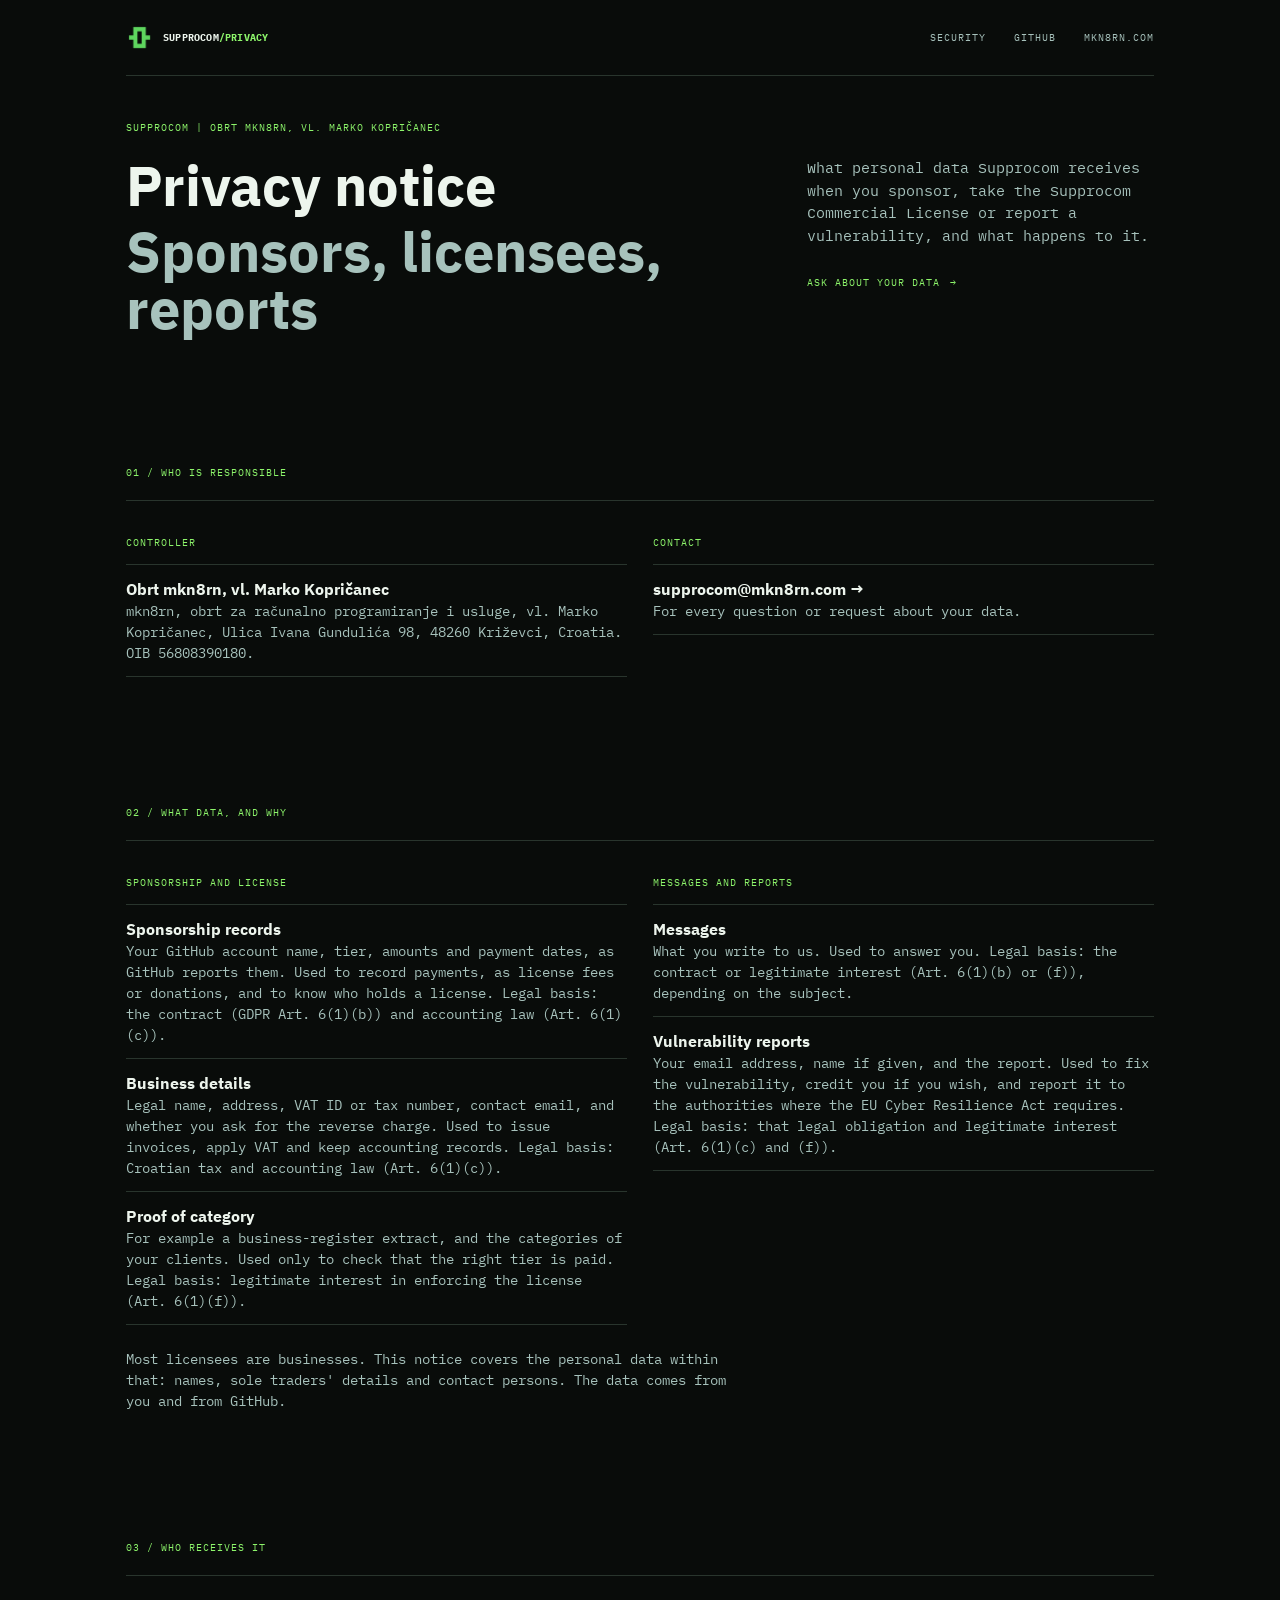
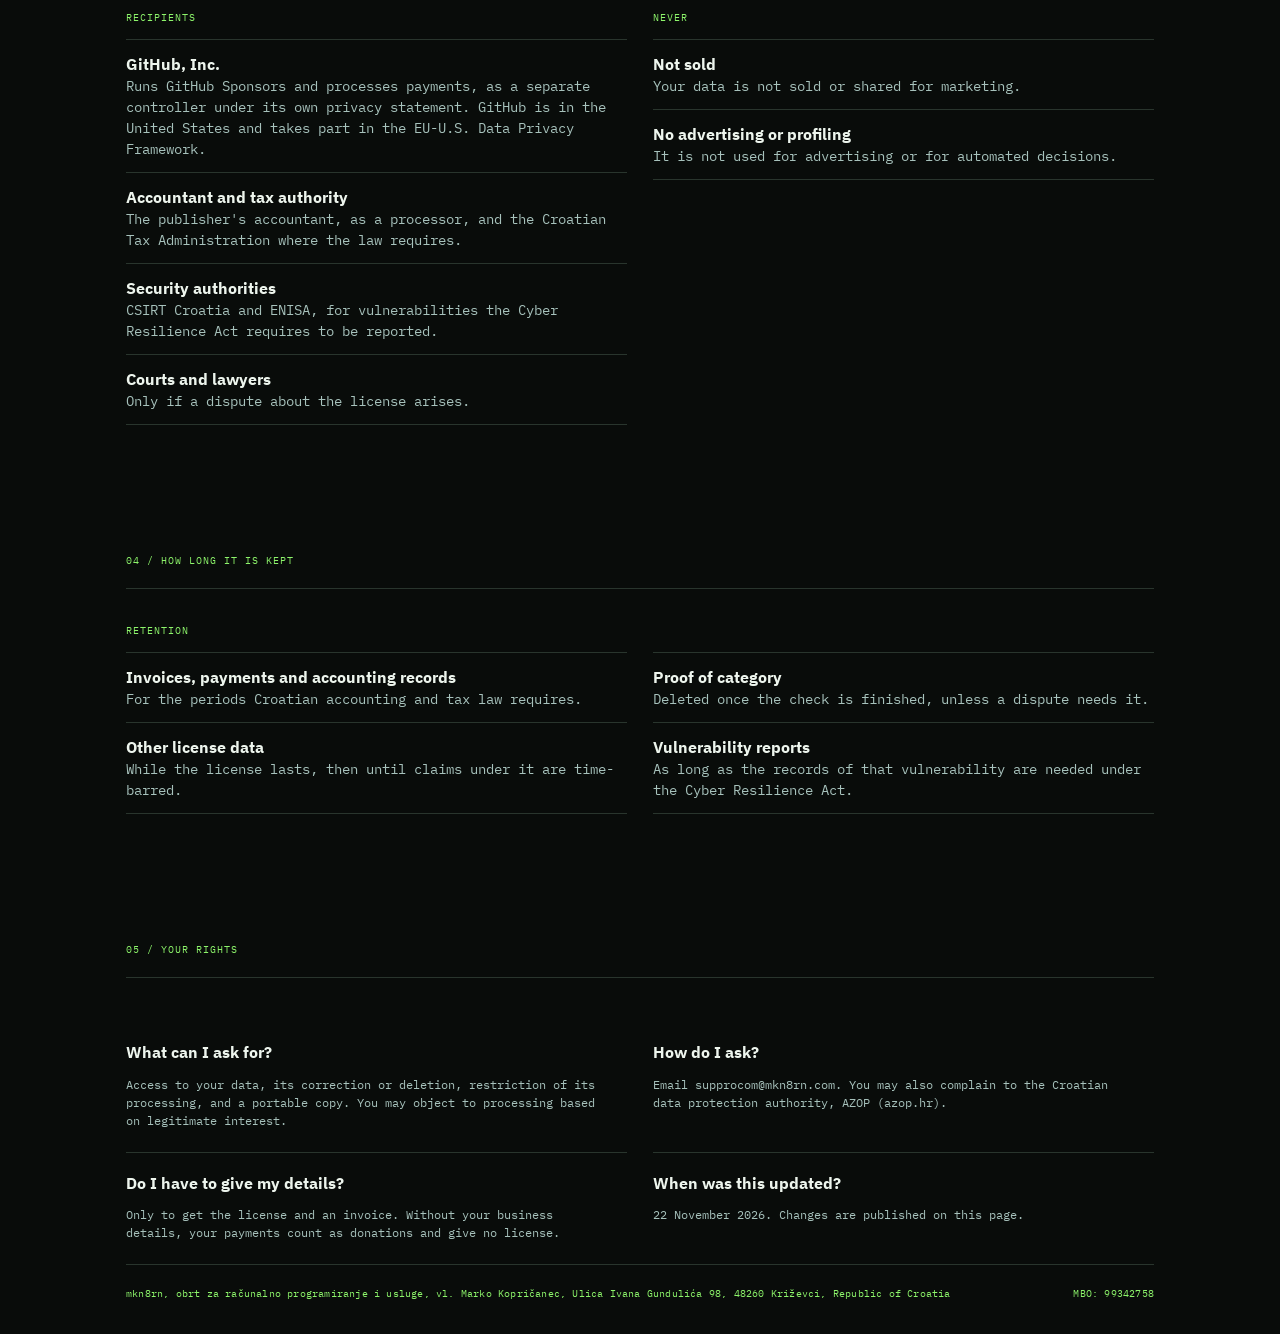
==== privacy/index.html @ 93ad4a43 "Add privacy notice and root page" ====
<!doctype html><html lang=en><head><meta charset=utf-8><meta name=viewport content="width=device-width, initial-scale=1"><meta name=theme-color content=#090c0a><meta name=description content="How Supprocom handles personal data from sponsors, licensees and vulnerability reports."><title>Privacy notice | Supprocom</title><link rel=icon href=../security/avatar.png><link rel=stylesheet href=../security/styles.css></head>
<body id=top><a class=skip href=#main-content>Skip to content</a>
<header class="header wrap"><a class="brand label" href=../ aria-label="Supprocom"><span class=mark><img src=../security/avatar.png alt=""></span><span>supprocom<span class=domain>/privacy</span></span></a><nav class="nav label" aria-label="Main navigation"><a href=../security/>Security</a><a href=https://github.com/Supprocom target=_blank rel=noreferrer>GitHub</a><a href=https://mkn8rn.com target=_blank rel=noreferrer>mkn8rn.com</a></nav></header>
<main id=main-content>
<section class="hero section wrap" aria-labelledby=intro-title><div class=copy><p class="eyebrow label">Supprocom | Obrt mkn8rn, vl. Marko Kopričanec</p><h1 id=intro-title><span>Privacy notice</span><span class="sub gray-text-1">Sponsors, licensees, reports</span></h1></div><div class="aside gray-text-1"><p>What personal data Supprocom receives when you sponsor, take the Supprocom Commercial License or report a vulnerability, and what happens to it.</p><a class="action label" href="mailto:supprocom@mkn8rn.com?subject=Privacy">Ask about your data <span aria-hidden=true>&rarr;</span></a></div></section>

<section class="section wrap" id=controller aria-labelledby=controller-title><div class=bar><h2 class=label id=controller-title>01 / who is responsible</h2></div><div class=scope><div><h3>Controller</h3><ul>
<li><strong>Obrt mkn8rn, vl. Marko Kopričanec</strong>mkn8rn, obrt za računalno programiranje i usluge, vl. Marko Kopričanec, Ulica Ivana Gundulića 98, 48260 Križevci, Croatia. OIB 56808390180.</li>
</ul></div><div><h3>Contact</h3><ul>
<li><a href="mailto:supprocom@mkn8rn.com?subject=Privacy"><strong>supprocom@mkn8rn.com &rarr;</strong>For every question or request about your data.</a></li>
</ul></div></div></section>

<section class="section wrap" id=data aria-labelledby=data-title><div class=bar><h2 class=label id=data-title>02 / what data, and why</h2></div><div class=scope><div><h3>Sponsorship and license</h3><ul>
<li><strong>Sponsorship records</strong>Your GitHub account name, tier, amounts and payment dates, as GitHub reports them. Used to record payments, as license fees or donations, and to know who holds a license. Legal basis: the contract (GDPR Art. 6(1)(b)) and accounting law (Art. 6(1)(c)).</li>
<li><strong>Business details</strong>Legal name, address, VAT ID or tax number, contact email, and whether you ask for the reverse charge. Used to issue invoices, apply VAT and keep accounting records. Legal basis: Croatian tax and accounting law (Art. 6(1)(c)).</li>
<li><strong>Proof of category</strong>For example a business-register extract, and the categories of your clients. Used only to check that the right tier is paid. Legal basis: legitimate interest in enforcing the license (Art. 6(1)(f)).</li>
</ul></div><div><h3>Messages and reports</h3><ul>
<li><strong>Messages</strong>What you write to us. Used to answer you. Legal basis: the contract or legitimate interest (Art. 6(1)(b) or (f)), depending on the subject.</li>
<li><strong>Vulnerability reports</strong>Your email address, name if given, and the report. Used to fix the vulnerability, credit you if you wish, and report it to the authorities where the EU Cyber Resilience Act requires. Legal basis: that legal obligation and legitimate interest (Art. 6(1)(c) and (f)).</li>
</ul></div></div><p class=note>Most licensees are businesses. This notice covers the personal data within that: names, sole traders' details and contact persons. The data comes from you and from GitHub.</p></section>

<section class="section wrap" id=recipients aria-labelledby=recipients-title><div class=bar><h2 class=label id=recipients-title>03 / who receives it</h2></div><div class=scope><div><h3>Recipients</h3><ul>
<li><strong>GitHub, Inc.</strong>Runs GitHub Sponsors and processes payments, as a separate controller under its own privacy statement. GitHub is in the United States and takes part in the EU-U.S. Data Privacy Framework.</li>
<li><strong>Accountant and tax authority</strong>The publisher's accountant, as a processor, and the Croatian Tax Administration where the law requires.</li>
<li><strong>Security authorities</strong>CSIRT Croatia and ENISA, for vulnerabilities the Cyber Resilience Act requires to be reported.</li>
<li><strong>Courts and lawyers</strong>Only if a dispute about the license arises.</li>
</ul></div><div><h3>Never</h3><ul>
<li><strong>Not sold</strong>Your data is not sold or shared for marketing.</li>
<li><strong>No advertising or profiling</strong>It is not used for advertising or for automated decisions.</li>
</ul></div></div></section>

<section class="section wrap" id=retention aria-labelledby=retention-title><div class=bar><h2 class=label id=retention-title>04 / how long it is kept</h2></div><div class=scope><div><h3>Retention</h3><ul>
<li><strong>Invoices, payments and accounting records</strong>For the periods Croatian accounting and tax law requires.</li>
<li><strong>Other license data</strong>While the license lasts, then until claims under it are time-barred.</li>
</ul></div><div><h3>&nbsp;</h3><ul>
<li><strong>Proof of category</strong>Deleted once the check is finished, unless a dispute needs it.</li>
<li><strong>Vulnerability reports</strong>As long as the records of that vulnerability are needed under the Cyber Resilience Act.</li>
</ul></div></div></section>

<section class="section contact wrap" id=rights aria-labelledby=rights-title><div class=bar><h2 class=label id=rights-title>05 / your rights</h2></div><div class=faq><div class=faq-list>
<div class=faq-item><h4>What can I ask for?</h4><p>Access to your data, its correction or deletion, restriction of its processing, and a portable copy. You may object to processing based on legitimate interest.</p></div>
<div class=faq-item><h4>How do I ask?</h4><p>Email supprocom@mkn8rn.com. You may also complain to the Croatian data protection authority, AZOP (azop.hr).</p></div>
<div class=faq-item><h4>Do I have to give my details?</h4><p>Only to get the license and an invoice. Without your business details, your payments count as donations and give no license.</p></div>
<div class=faq-item><h4>When was this updated?</h4><p>22 November 2026. Changes are published on this page.</p></div>
</div></div></section>
</main>
<footer class="footer wrap"><span>mkn8rn, obrt za računalno programiranje i usluge, vl. Marko Kopričanec, Ulica Ivana Gundulića 98, 48260 Križevci, Republic of Croatia</span><span>MBO: 99342758</span></footer></body></html>
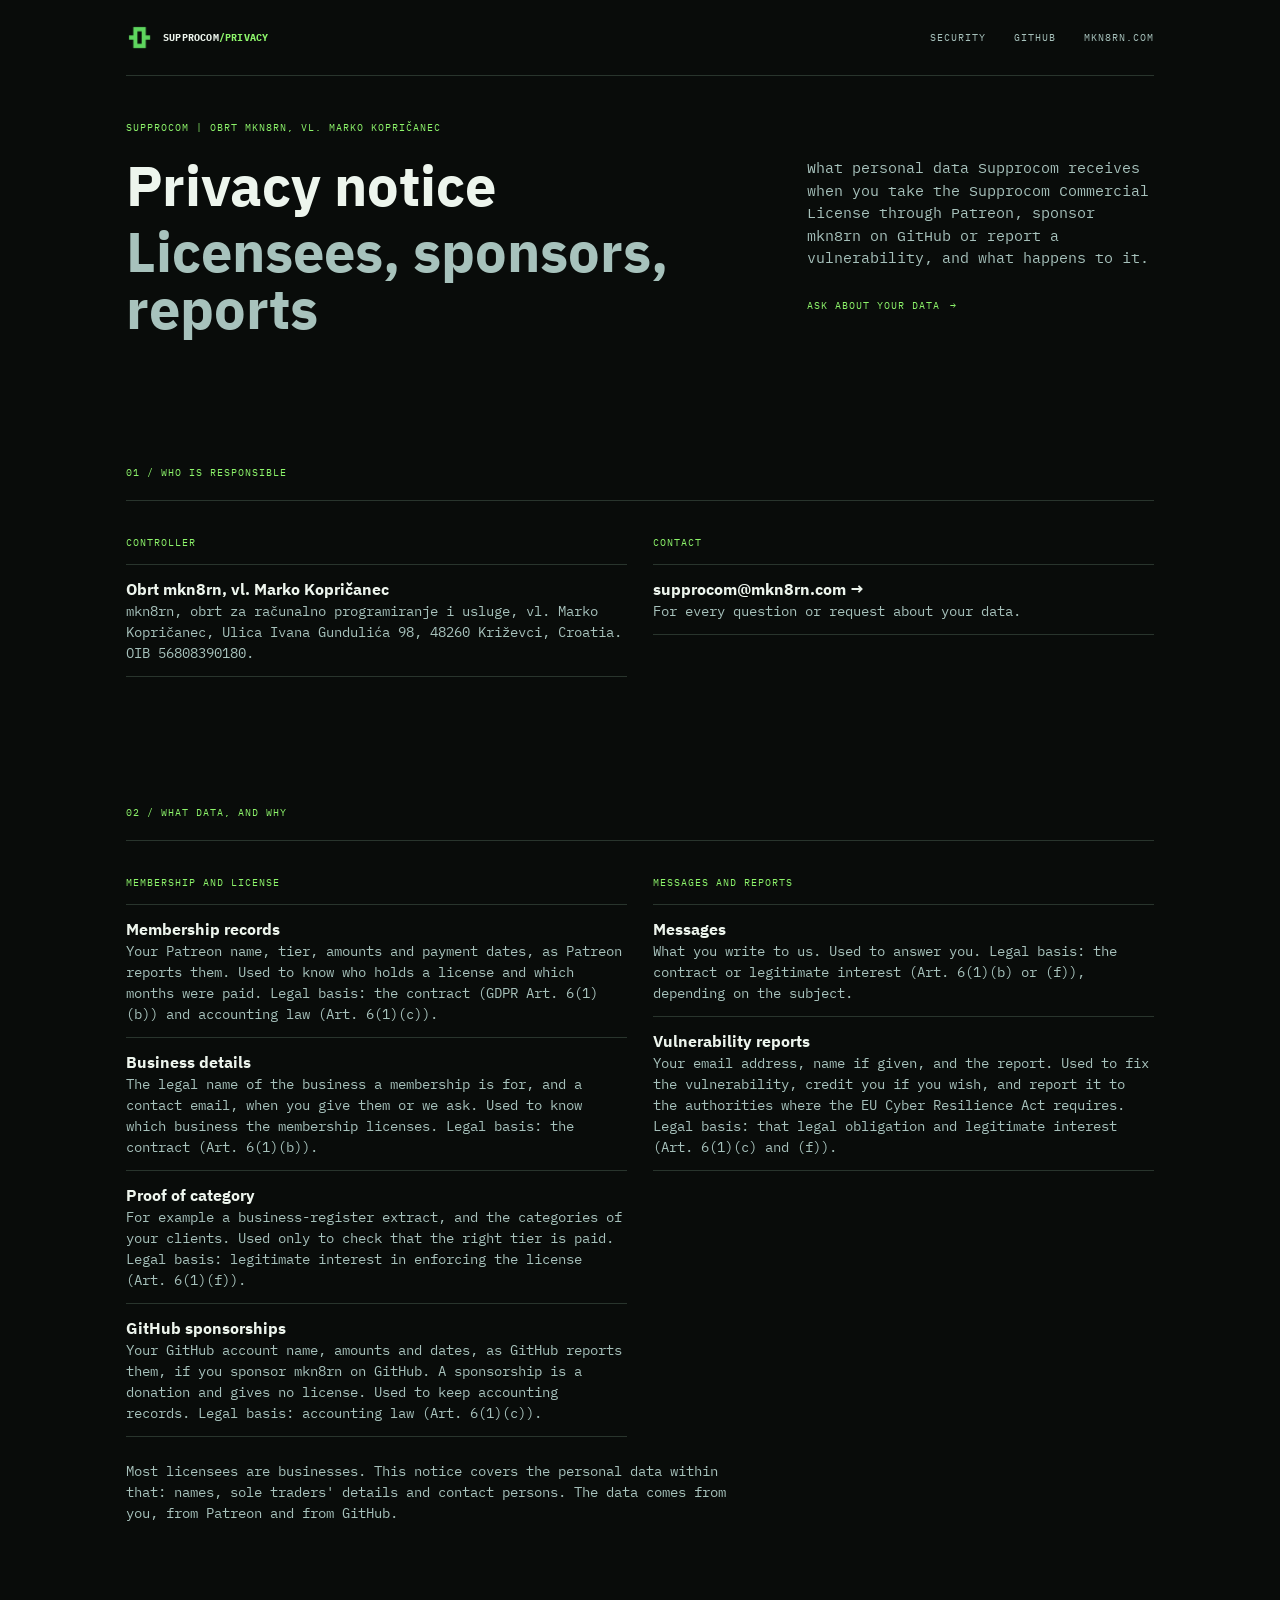
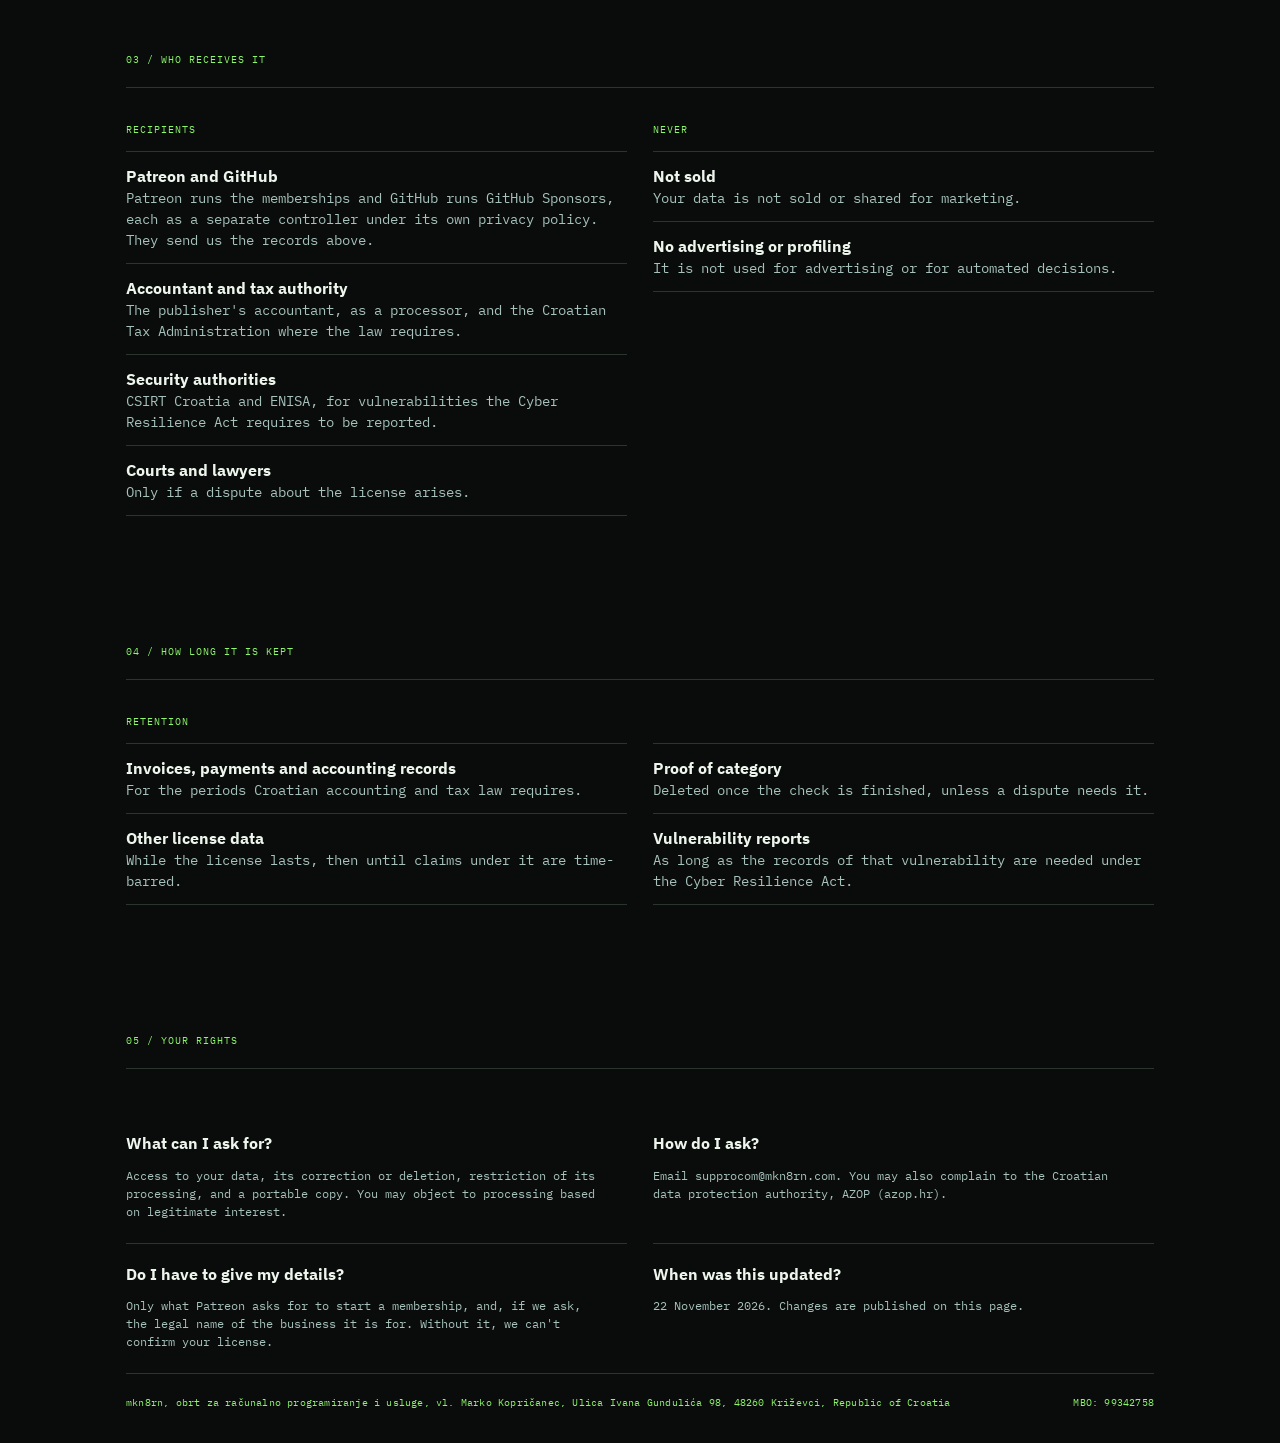
==== commit f19c0699: "Privacy notice: Patreon memberships" ====
--- a/privacy/index.html
+++ b/privacy/index.html
@@ -1,8 +1,8 @@
-<!doctype html><html lang=en><head><meta charset=utf-8><meta name=viewport content="width=device-width, initial-scale=1"><meta name=theme-color content=#090c0a><meta name=description content="How Supprocom handles personal data from sponsors, licensees and vulnerability reports."><title>Privacy notice | Supprocom</title><link rel=icon href=../security/avatar.png><link rel=stylesheet href=../security/styles.css></head>
+<!doctype html><html lang=en><head><meta charset=utf-8><meta name=viewport content="width=device-width, initial-scale=1"><meta name=theme-color content=#090c0a><meta name=description content="How Supprocom handles personal data from licensees, sponsors and vulnerability reports."><title>Privacy notice | Supprocom</title><link rel=icon href=../security/avatar.png><link rel=stylesheet href=../security/styles.css></head>
 <body id=top><a class=skip href=#main-content>Skip to content</a>
 <header class="header wrap"><a class="brand label" href=../ aria-label="Supprocom"><span class=mark><img src=../security/avatar.png alt=""></span><span>supprocom<span class=domain>/privacy</span></span></a><nav class="nav label" aria-label="Main navigation"><a href=../security/>Security</a><a href=https://github.com/Supprocom target=_blank rel=noreferrer>GitHub</a><a href=https://mkn8rn.com target=_blank rel=noreferrer>mkn8rn.com</a></nav></header>
 <main id=main-content>
-<section class="hero section wrap" aria-labelledby=intro-title><div class=copy><p class="eyebrow label">Supprocom | Obrt mkn8rn, vl. Marko Kopričanec</p><h1 id=intro-title><span>Privacy notice</span><span class="sub gray-text-1">Sponsors, licensees, reports</span></h1></div><div class="aside gray-text-1"><p>What personal data Supprocom receives when you sponsor, take the Supprocom Commercial License or report a vulnerability, and what happens to it.</p><a class="action label" href="mailto:supprocom@mkn8rn.com?subject=Privacy">Ask about your data <span aria-hidden=true>&rarr;</span></a></div></section>
+<section class="hero section wrap" aria-labelledby=intro-title><div class=copy><p class="eyebrow label">Supprocom | Obrt mkn8rn, vl. Marko Kopričanec</p><h1 id=intro-title><span>Privacy notice</span><span class="sub gray-text-1">Licensees, sponsors, reports</span></h1></div><div class="aside gray-text-1"><p>What personal data Supprocom receives when you take the Supprocom Commercial License through Patreon, sponsor mkn8rn on GitHub or report a vulnerability, and what happens to it.</p><a class="action label" href="mailto:supprocom@mkn8rn.com?subject=Privacy">Ask about your data <span aria-hidden=true>&rarr;</span></a></div></section>
 
 <section class="section wrap" id=controller aria-labelledby=controller-title><div class=bar><h2 class=label id=controller-title>01 / who is responsible</h2></div><div class=scope><div><h3>Controller</h3><ul>
 <li><strong>Obrt mkn8rn, vl. Marko Kopričanec</strong>mkn8rn, obrt za računalno programiranje i usluge, vl. Marko Kopričanec, Ulica Ivana Gundulića 98, 48260 Križevci, Croatia. OIB 56808390180.</li>
@@ -10,17 +10,18 @@
 <li><a href="mailto:supprocom@mkn8rn.com?subject=Privacy"><strong>supprocom@mkn8rn.com &rarr;</strong>For every question or request about your data.</a></li>
 </ul></div></div></section>
 
-<section class="section wrap" id=data aria-labelledby=data-title><div class=bar><h2 class=label id=data-title>02 / what data, and why</h2></div><div class=scope><div><h3>Sponsorship and license</h3><ul>
-<li><strong>Sponsorship records</strong>Your GitHub account name, tier, amounts and payment dates, as GitHub reports them. Used to record payments, as license fees or donations, and to know who holds a license. Legal basis: the contract (GDPR Art. 6(1)(b)) and accounting law (Art. 6(1)(c)).</li>
-<li><strong>Business details</strong>Legal name, address, VAT ID or tax number, contact email, and whether you ask for the reverse charge. Used to issue invoices, apply VAT and keep accounting records. Legal basis: Croatian tax and accounting law (Art. 6(1)(c)).</li>
+<section class="section wrap" id=data aria-labelledby=data-title><div class=bar><h2 class=label id=data-title>02 / what data, and why</h2></div><div class=scope><div><h3>Membership and license</h3><ul>
+<li><strong>Membership records</strong>Your Patreon name, tier, amounts and payment dates, as Patreon reports them. Used to know who holds a license and which months were paid. Legal basis: the contract (GDPR Art. 6(1)(b)) and accounting law (Art. 6(1)(c)).</li>
+<li><strong>Business details</strong>The legal name of the business a membership is for, and a contact email, when you give them or we ask. Used to know which business the membership licenses. Legal basis: the contract (Art. 6(1)(b)).</li>
 <li><strong>Proof of category</strong>For example a business-register extract, and the categories of your clients. Used only to check that the right tier is paid. Legal basis: legitimate interest in enforcing the license (Art. 6(1)(f)).</li>
+<li><strong>GitHub sponsorships</strong>Your GitHub account name, amounts and dates, as GitHub reports them, if you sponsor mkn8rn on GitHub. A sponsorship is a donation and gives no license. Used to keep accounting records. Legal basis: accounting law (Art. 6(1)(c)).</li>
 </ul></div><div><h3>Messages and reports</h3><ul>
 <li><strong>Messages</strong>What you write to us. Used to answer you. Legal basis: the contract or legitimate interest (Art. 6(1)(b) or (f)), depending on the subject.</li>
 <li><strong>Vulnerability reports</strong>Your email address, name if given, and the report. Used to fix the vulnerability, credit you if you wish, and report it to the authorities where the EU Cyber Resilience Act requires. Legal basis: that legal obligation and legitimate interest (Art. 6(1)(c) and (f)).</li>
-</ul></div></div><p class=note>Most licensees are businesses. This notice covers the personal data within that: names, sole traders' details and contact persons. The data comes from you and from GitHub.</p></section>
+</ul></div></div><p class=note>Most licensees are businesses. This notice covers the personal data within that: names, sole traders' details and contact persons. The data comes from you, from Patreon and from GitHub.</p></section>
 
 <section class="section wrap" id=recipients aria-labelledby=recipients-title><div class=bar><h2 class=label id=recipients-title>03 / who receives it</h2></div><div class=scope><div><h3>Recipients</h3><ul>
-<li><strong>GitHub, Inc.</strong>Runs GitHub Sponsors and processes payments, as a separate controller under its own privacy statement. GitHub is in the United States and takes part in the EU-U.S. Data Privacy Framework.</li>
+<li><strong>Patreon and GitHub</strong>Patreon runs the memberships and GitHub runs GitHub Sponsors, each as a separate controller under its own privacy policy. They send us the records above.</li>
 <li><strong>Accountant and tax authority</strong>The publisher's accountant, as a processor, and the Croatian Tax Administration where the law requires.</li>
 <li><strong>Security authorities</strong>CSIRT Croatia and ENISA, for vulnerabilities the Cyber Resilience Act requires to be reported.</li>
 <li><strong>Courts and lawyers</strong>Only if a dispute about the license arises.</li>
@@ -40,7 +41,7 @@
 <section class="section contact wrap" id=rights aria-labelledby=rights-title><div class=bar><h2 class=label id=rights-title>05 / your rights</h2></div><div class=faq><div class=faq-list>
 <div class=faq-item><h4>What can I ask for?</h4><p>Access to your data, its correction or deletion, restriction of its processing, and a portable copy. You may object to processing based on legitimate interest.</p></div>
 <div class=faq-item><h4>How do I ask?</h4><p>Email supprocom@mkn8rn.com. You may also complain to the Croatian data protection authority, AZOP (azop.hr).</p></div>
-<div class=faq-item><h4>Do I have to give my details?</h4><p>Only to get the license and an invoice. Without your business details, your payments count as donations and give no license.</p></div>
+<div class=faq-item><h4>Do I have to give my details?</h4><p>Only what Patreon asks for to start a membership, and, if we ask, the legal name of the business it is for. Without it, we can't confirm your license.</p></div>
 <div class=faq-item><h4>When was this updated?</h4><p>22 November 2026. Changes are published on this page.</p></div>
 </div></div></section>
 </main>
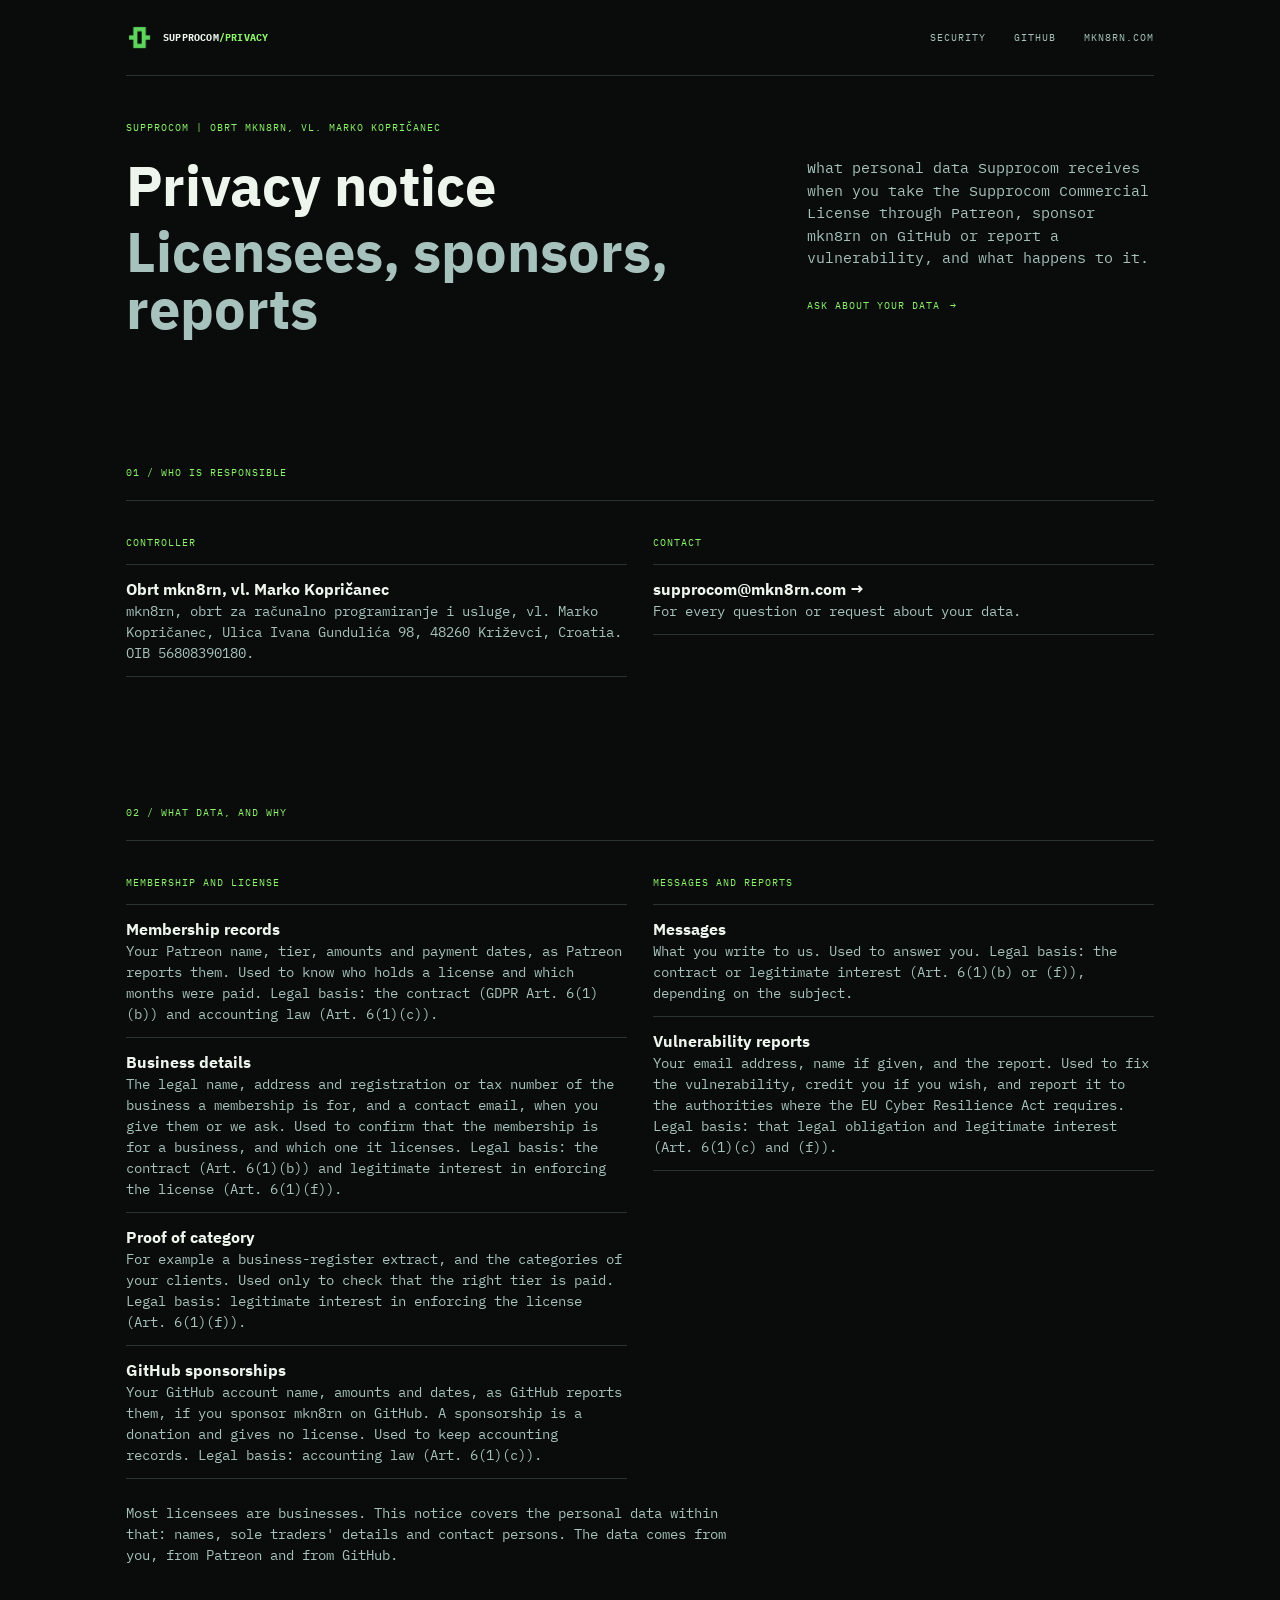
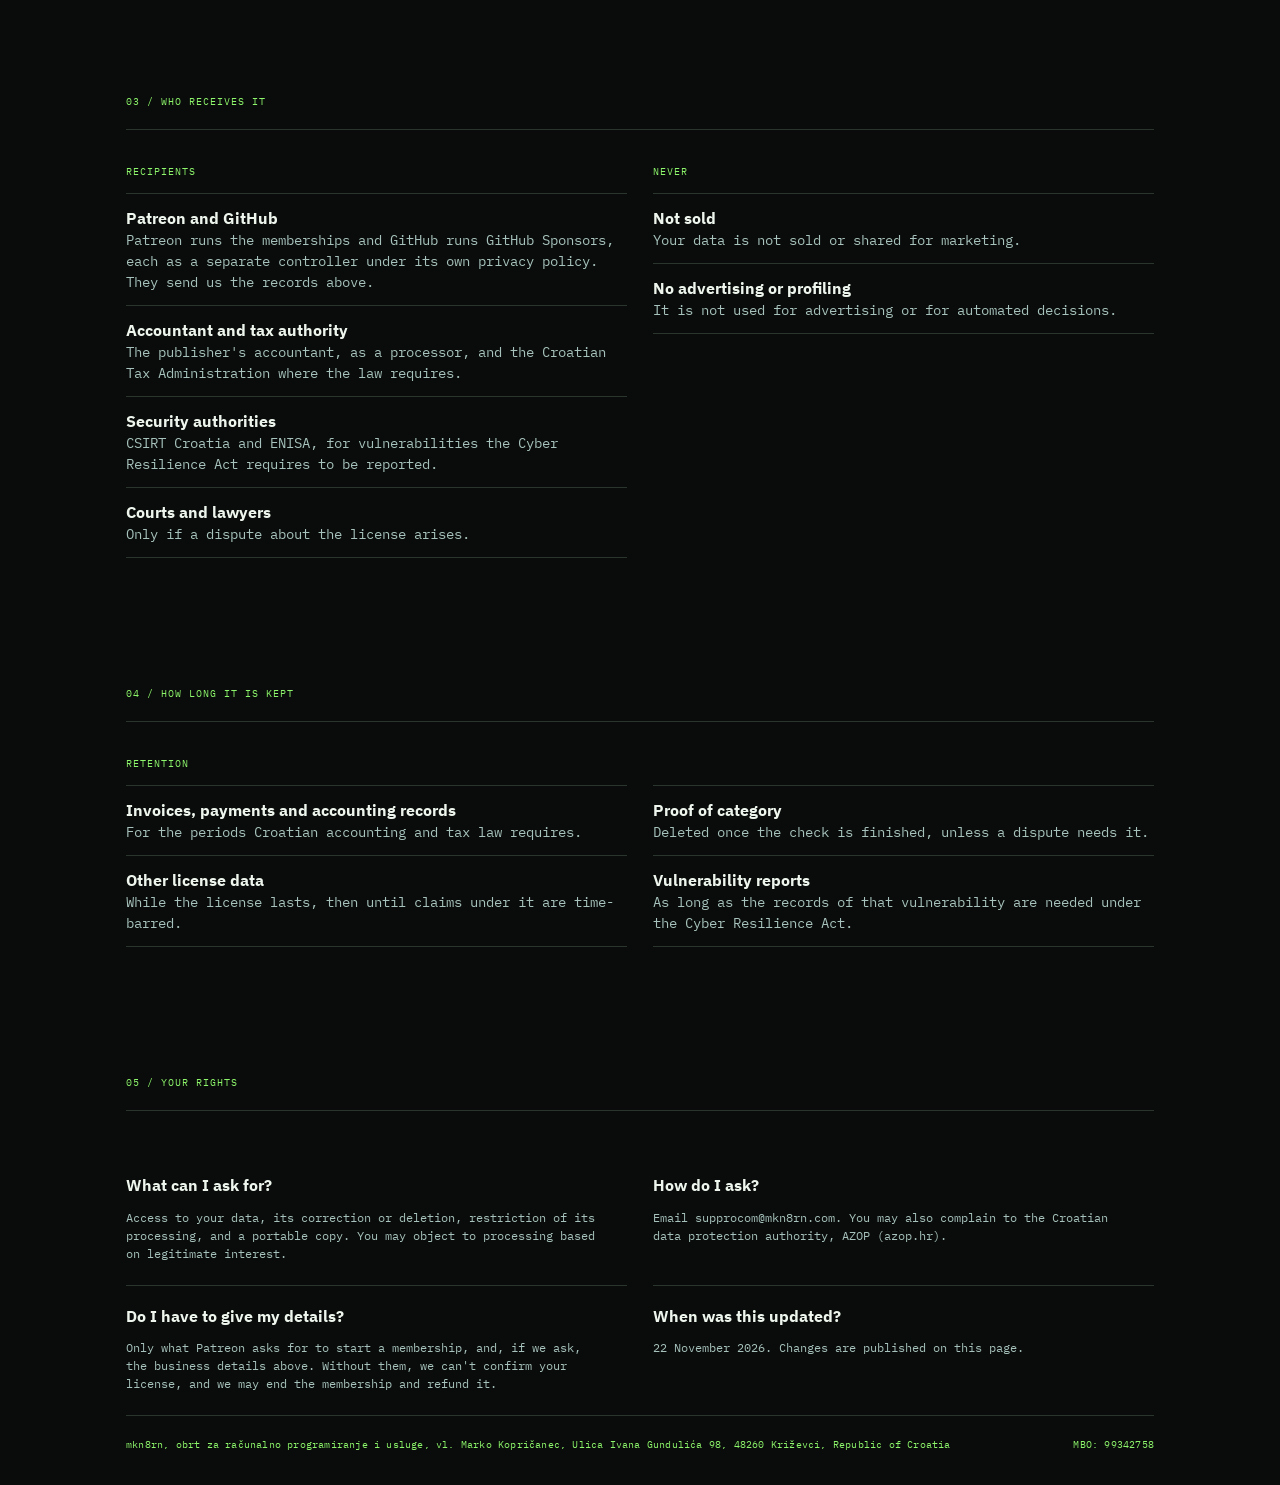
==== commit 68494d9e: "Privacy notice: business verification" ====
--- a/privacy/index.html
+++ b/privacy/index.html
@@ -12,7 +12,7 @@
 
 <section class="section wrap" id=data aria-labelledby=data-title><div class=bar><h2 class=label id=data-title>02 / what data, and why</h2></div><div class=scope><div><h3>Membership and license</h3><ul>
 <li><strong>Membership records</strong>Your Patreon name, tier, amounts and payment dates, as Patreon reports them. Used to know who holds a license and which months were paid. Legal basis: the contract (GDPR Art. 6(1)(b)) and accounting law (Art. 6(1)(c)).</li>
-<li><strong>Business details</strong>The legal name of the business a membership is for, and a contact email, when you give them or we ask. Used to know which business the membership licenses. Legal basis: the contract (Art. 6(1)(b)).</li>
+<li><strong>Business details</strong>The legal name, address and registration or tax number of the business a membership is for, and a contact email, when you give them or we ask. Used to confirm that the membership is for a business, and which one it licenses. Legal basis: the contract (Art. 6(1)(b)) and legitimate interest in enforcing the license (Art. 6(1)(f)).</li>
 <li><strong>Proof of category</strong>For example a business-register extract, and the categories of your clients. Used only to check that the right tier is paid. Legal basis: legitimate interest in enforcing the license (Art. 6(1)(f)).</li>
 <li><strong>GitHub sponsorships</strong>Your GitHub account name, amounts and dates, as GitHub reports them, if you sponsor mkn8rn on GitHub. A sponsorship is a donation and gives no license. Used to keep accounting records. Legal basis: accounting law (Art. 6(1)(c)).</li>
 </ul></div><div><h3>Messages and reports</h3><ul>
@@ -41,7 +41,7 @@
 <section class="section contact wrap" id=rights aria-labelledby=rights-title><div class=bar><h2 class=label id=rights-title>05 / your rights</h2></div><div class=faq><div class=faq-list>
 <div class=faq-item><h4>What can I ask for?</h4><p>Access to your data, its correction or deletion, restriction of its processing, and a portable copy. You may object to processing based on legitimate interest.</p></div>
 <div class=faq-item><h4>How do I ask?</h4><p>Email supprocom@mkn8rn.com. You may also complain to the Croatian data protection authority, AZOP (azop.hr).</p></div>
-<div class=faq-item><h4>Do I have to give my details?</h4><p>Only what Patreon asks for to start a membership, and, if we ask, the legal name of the business it is for. Without it, we can't confirm your license.</p></div>
+<div class=faq-item><h4>Do I have to give my details?</h4><p>Only what Patreon asks for to start a membership, and, if we ask, the business details above. Without them, we can't confirm your license, and we may end the membership and refund it.</p></div>
 <div class=faq-item><h4>When was this updated?</h4><p>22 November 2026. Changes are published on this page.</p></div>
 </div></div></section>
 </main>
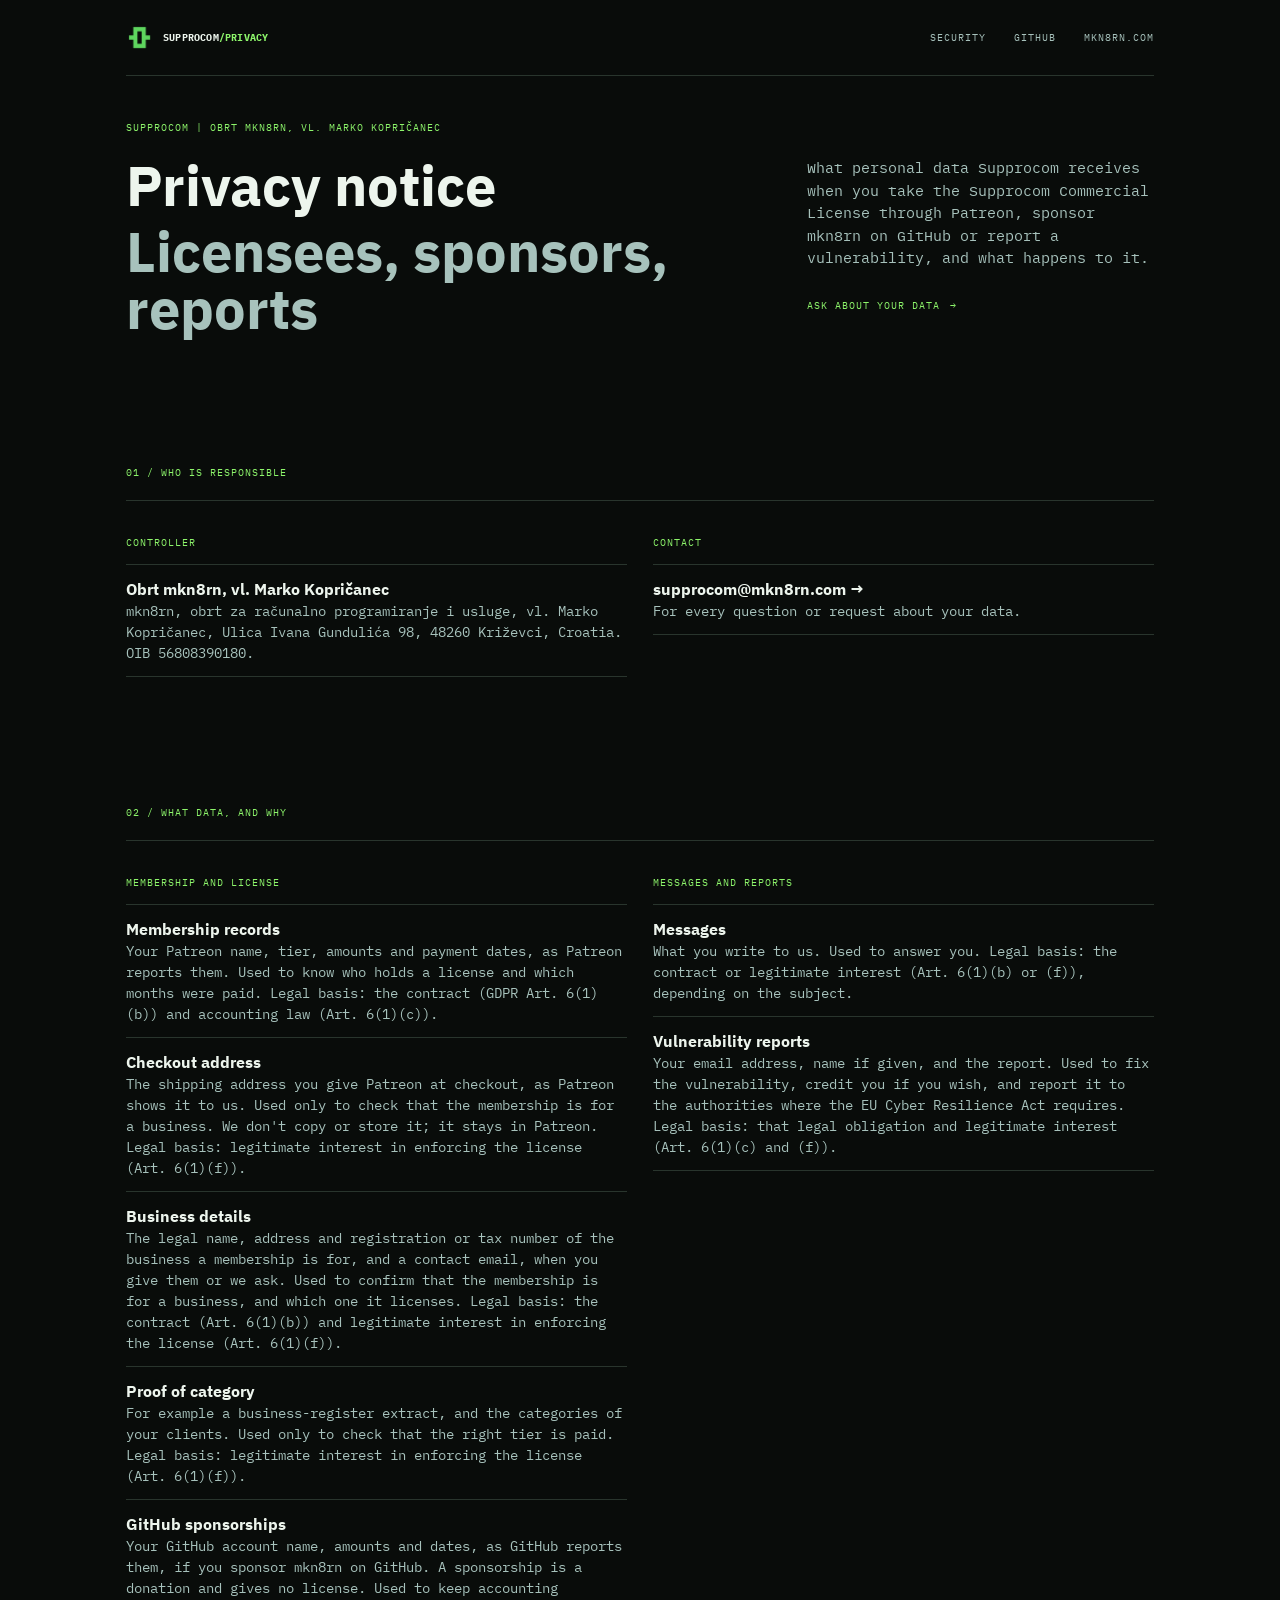
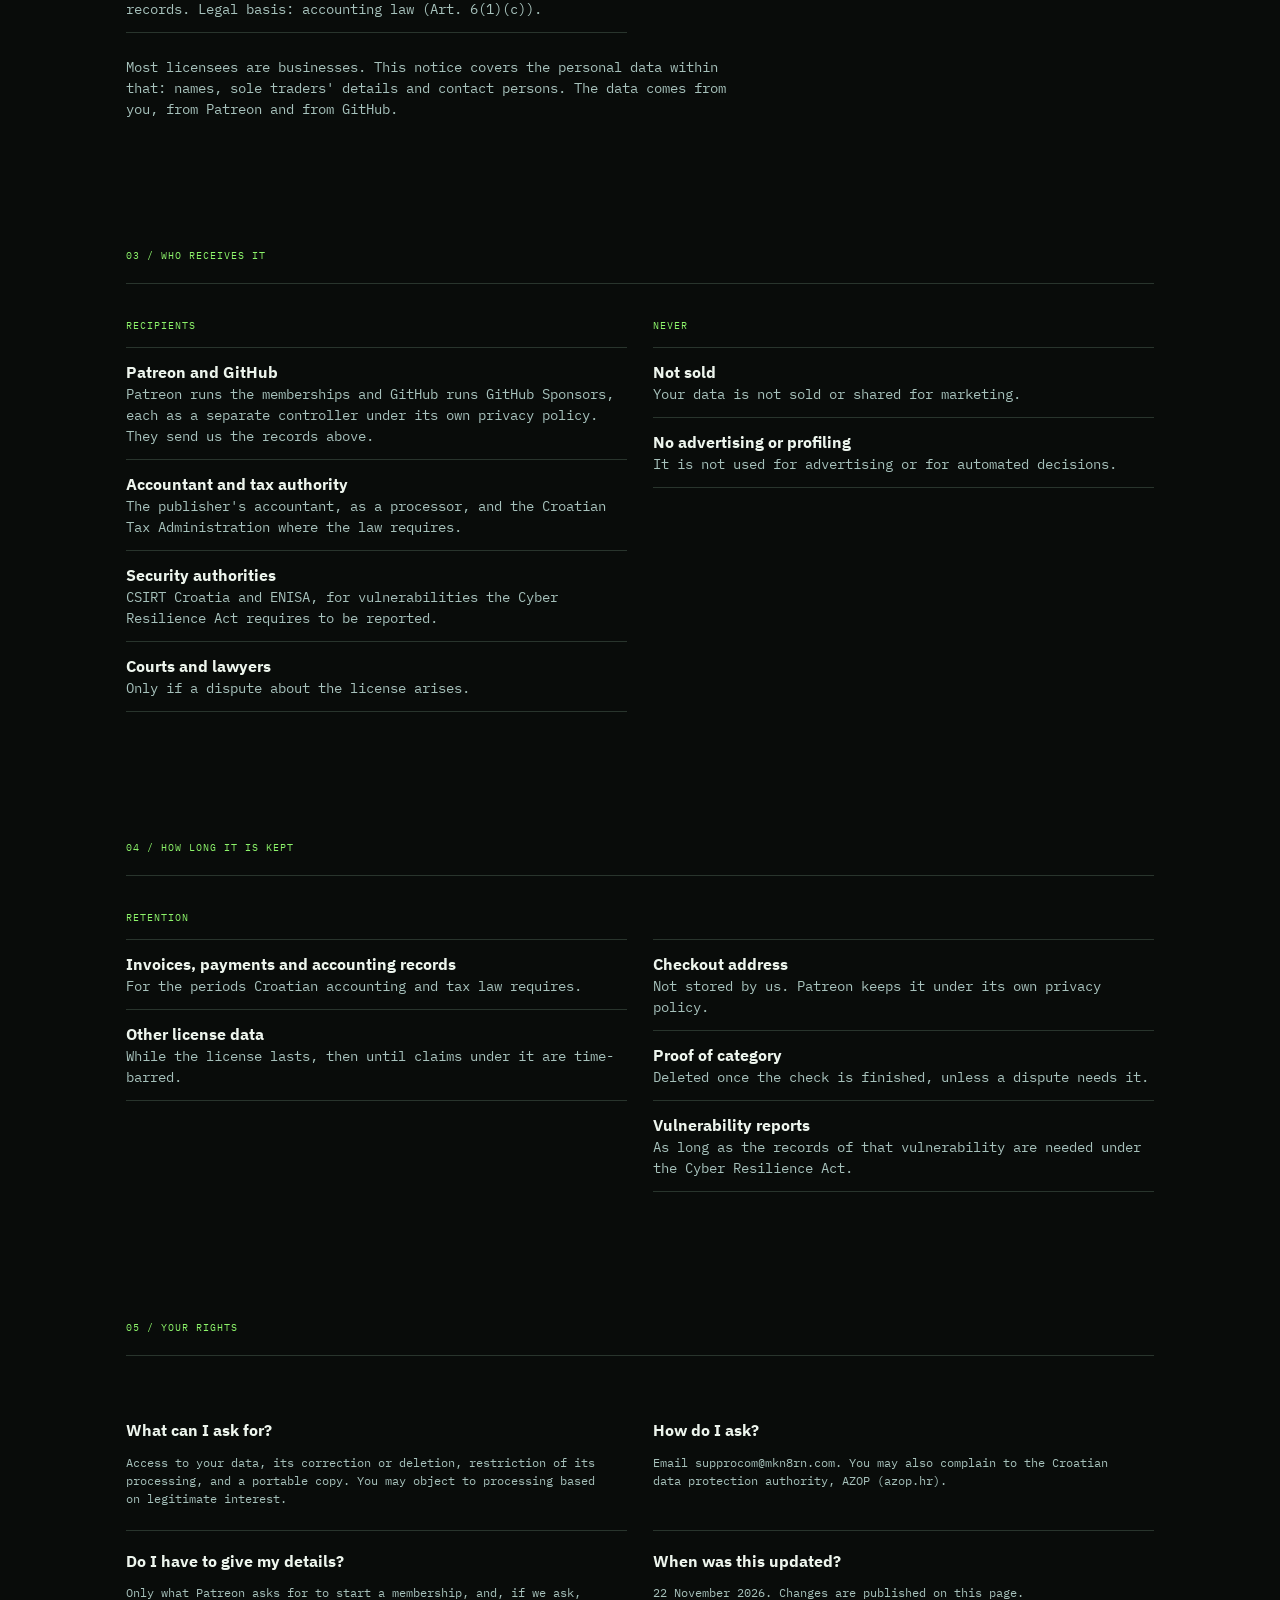
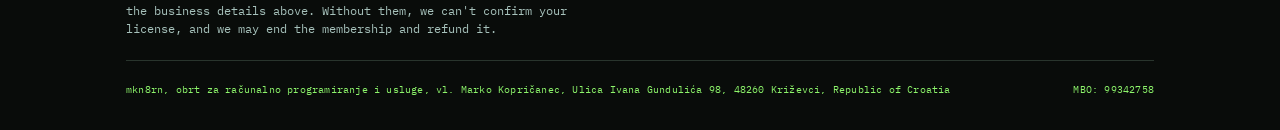
==== commit b1daf87f: "Privacy notice: checkout address" ====
--- a/privacy/index.html
+++ b/privacy/index.html
@@ -12,6 +12,7 @@
 
 <section class="section wrap" id=data aria-labelledby=data-title><div class=bar><h2 class=label id=data-title>02 / what data, and why</h2></div><div class=scope><div><h3>Membership and license</h3><ul>
 <li><strong>Membership records</strong>Your Patreon name, tier, amounts and payment dates, as Patreon reports them. Used to know who holds a license and which months were paid. Legal basis: the contract (GDPR Art. 6(1)(b)) and accounting law (Art. 6(1)(c)).</li>
+<li><strong>Checkout address</strong>The shipping address you give Patreon at checkout, as Patreon shows it to us. Used only to check that the membership is for a business. We don't copy or store it; it stays in Patreon. Legal basis: legitimate interest in enforcing the license (Art. 6(1)(f)).</li>
 <li><strong>Business details</strong>The legal name, address and registration or tax number of the business a membership is for, and a contact email, when you give them or we ask. Used to confirm that the membership is for a business, and which one it licenses. Legal basis: the contract (Art. 6(1)(b)) and legitimate interest in enforcing the license (Art. 6(1)(f)).</li>
 <li><strong>Proof of category</strong>For example a business-register extract, and the categories of your clients. Used only to check that the right tier is paid. Legal basis: legitimate interest in enforcing the license (Art. 6(1)(f)).</li>
 <li><strong>GitHub sponsorships</strong>Your GitHub account name, amounts and dates, as GitHub reports them, if you sponsor mkn8rn on GitHub. A sponsorship is a donation and gives no license. Used to keep accounting records. Legal basis: accounting law (Art. 6(1)(c)).</li>
@@ -34,6 +35,7 @@
 <li><strong>Invoices, payments and accounting records</strong>For the periods Croatian accounting and tax law requires.</li>
 <li><strong>Other license data</strong>While the license lasts, then until claims under it are time-barred.</li>
 </ul></div><div><h3>&nbsp;</h3><ul>
+<li><strong>Checkout address</strong>Not stored by us. Patreon keeps it under its own privacy policy.</li>
 <li><strong>Proof of category</strong>Deleted once the check is finished, unless a dispute needs it.</li>
 <li><strong>Vulnerability reports</strong>As long as the records of that vulnerability are needed under the Cyber Resilience Act.</li>
 </ul></div></div></section>
